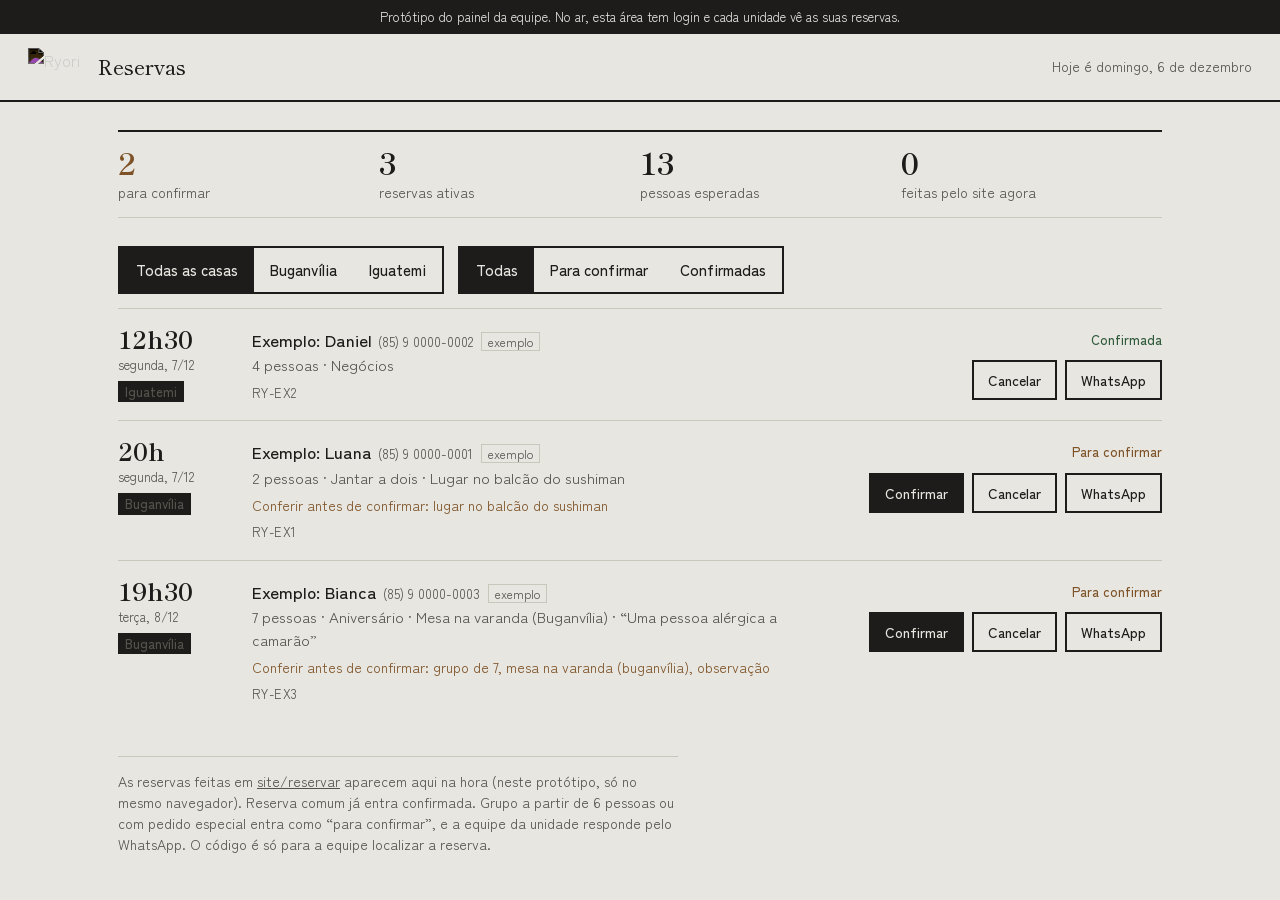
==== painel/index.html @ e80ac44c "ryori: proposta, site, reserva por unidade, link da bio e painel da equipe Co-Authored-By: Claude Op" ====
<!doctype html>
<html lang="pt-BR">
<head>
<meta charset="utf-8">
<meta name="viewport" content="width=device-width,initial-scale=1">
<meta name="robots" content="noindex,nofollow">
<title>Painel da equipe · Ryori</title>
<link rel="preconnect" href="https://fonts.googleapis.com">
<link rel="preconnect" href="https://fonts.gstatic.com" crossorigin>
<link href="https://fonts.googleapis.com/css2?family=Shippori+Mincho:wght@400;500;600&family=Zen+Kaku+Gothic+New:wght@400;500&display=swap" rel="stylesheet">
<style>
:root{--fundo:#E7E6E1;--fundo-2:#DAD8D0;--tinta:#1D1C1A;--tinta-2:#55534D;--tinta-3:#8F8C84;--acento:#7E5226;--acento-txt:#F4EFE6;--regra:#C9C6BC;
  --serif:'Shippori Mincho',serif;--sans:'Zen Kaku Gothic New',system-ui,sans-serif;--peso-titulo:500;--borda:1px;--raio:0;--logo-filtro:invert(1);--logo-blend:multiply}
/* Área interna: mais densa que o site, com a mesma marca. */
*{box-sizing:border-box;margin:0;padding:0}
body{background:var(--fundo);color:var(--tinta);font:400 16px/1.5 var(--sans);-webkit-font-smoothing:antialiased}
a{color:inherit}
:focus-visible{outline:3px solid var(--acento);outline-offset:2px}
.demo{background:var(--tinta);color:var(--fundo);font-size:13px;text-align:center;padding:7px 16px}
header{display:flex;align-items:center;gap:18px;padding:14px 28px;border-bottom:2px solid var(--tinta);flex-wrap:wrap}
header img{height:38px;filter:var(--logo-filtro);mix-blend-mode:var(--logo-blend)}
header h1{font-family:var(--serif);font-weight:var(--peso-titulo);font-size:20px}
header .quem{margin-left:auto;font-size:14px;color:var(--tinta-2)}
main{max-width:1100px;margin:0 auto;padding:28px}
.numeros{display:grid;grid-template-columns:repeat(4,1fr);border-top:2px solid var(--tinta);border-bottom:1px solid var(--regra);margin-bottom:28px}
.numeros div{padding:14px 16px 14px 0}
.numeros b{display:block;font-family:var(--serif);font-size:30px;line-height:1.1}
.numeros span{font-size:14px;color:var(--tinta-2)}
.numeros .alerta b{color:var(--acento)}
.barra{display:flex;gap:14px;flex-wrap:wrap;margin-bottom:14px}
.filtro{display:flex;border:2px solid var(--tinta);border-radius:var(--raio);overflow:hidden;max-width:100%;overflow-x:auto}
.filtro button{background:none;border:0;font:500 15px var(--sans);min-height:44px;padding:0 16px;cursor:pointer;color:var(--tinta);white-space:nowrap}
.filtro button[aria-pressed=true]{background:var(--tinta);color:var(--fundo)}
.ficha{display:grid;grid-template-columns:110px 1fr auto;gap:8px 24px;padding:18px 0;border-top:1px solid var(--regra);align-items:start}
.ficha .quando b{display:block;font-family:var(--serif);font-size:24px;line-height:1}
.ficha .quando span{font-size:13px;color:var(--tinta-2)}
.ficha .casa{font-size:12px;font-weight:500;color:var(--fundo);background:var(--tinta);padding:1px 7px;display:inline-block;margin-top:6px;border-radius:var(--raio)}
.ficha .quem b{font-weight:500;font-size:17px}
.ficha .quem small{color:var(--tinta-2);margin-left:6px}
.ficha .det{font-size:15px;color:var(--tinta-2);margin-top:2px}
.ficha .triagem{font-size:14px;color:var(--acento);margin-top:6px}
.ficha .cod{font-size:13px;color:var(--tinta-2);letter-spacing:.03em;margin-top:6px}
.estado{font-size:13px;font-weight:500;padding:3px 0;text-align:right}
.estado.aguardando{color:var(--acento)}
.estado.confirmada{color:#2F5B3A}
.estado.cancelada{color:var(--tinta-2);text-decoration:line-through}
.acoes{display:flex;gap:8px;margin-top:8px;justify-content:flex-end;flex-wrap:wrap}
.acoes button,.acoes a{font:500 14px var(--sans);min-height:40px;padding:0 14px;border:2px solid var(--tinta);border-radius:var(--raio);background:none;color:var(--tinta);cursor:pointer;text-decoration:none;display:inline-flex;align-items:center}
.acoes .sim{background:var(--tinta);color:var(--fundo)}
.exemplo{font-size:12px;color:var(--tinta-2);border:1px solid var(--regra);padding:0 6px;margin-left:8px}
.vazio{padding:40px 0;border-top:1px solid var(--regra);color:var(--tinta-2)}
.rodape{margin-top:34px;padding-top:14px;border-top:1px solid var(--regra);font-size:14px;color:var(--tinta-2);max-width:70ch}
@media (max-width:760px){main{padding:18px}.numeros{grid-template-columns:1fr 1fr}.ficha{grid-template-columns:72px 1fr}.ficha .lado{grid-column:1/-1}.estado,.acoes{text-align:left;justify-content:flex-start}header{padding:12px 18px}}
</style>
</head>
<body>
<div class="demo">Protótipo do painel da equipe. No ar, esta área tem login e cada unidade vê as suas reservas.</div>
<header><img id="logo" alt=""><h1>Reservas</h1><span class="quem" id="hoje"></span></header>
<main>
  <div class="numeros" id="numeros"></div>
  <div class="barra">
    <div class="filtro" role="group" aria-label="Casa" id="f-casa"></div>
    <div class="filtro" role="group" aria-label="Situação" id="f-status">
      <button type="button" data-f="todas" aria-pressed="true">Todas</button>
      <button type="button" data-f="aguardando" aria-pressed="false">Para confirmar</button>
      <button type="button" data-f="confirmada" aria-pressed="false">Confirmadas</button>
    </div>
  </div>
  <div id="lista"></div>
  <p class="rodape">As reservas feitas em <a href="../site/reservar/">site/reservar</a> aparecem aqui na hora (neste protótipo, só no mesmo navegador). Reserva comum já entra confirmada. Grupo a partir de 6 pessoas ou com pedido especial entra como “para confirmar”, e a equipe da unidade responde pelo WhatsApp. O código é só para a equipe localizar a reserva.</p>
</main>
<script src="../site/marca.js"></script>
<script src="../site/comum.js"></script>
<script>
lang='pt';
const base=new Date(new Date().toLocaleString('en-US',{timeZone:'America/Fortaleza'}));
const dd=(k,h,m)=>{const x=new Date(base);x.setDate(base.getDate()+k);x.setHours(h,m,0,0);return x;};
const fd=x=>`${DIAS[x.getDay()]}, ${x.getDate()}/${x.getMonth()+1}`;
let exemplos=(MARCA.exemplos||[]).map((e,i)=>{const x=dd(e.k,e.h,e.m);return {...e,codigo:MARCA.prefixo+'-EX'+(i+1),exemplo:1,inicio:x.toISOString(),dia:fd(x),hora:hm(e.h*60+e.m)};});
let fCasa='todas',fStatus='todas';
const todas=()=>[...Reservas.todas(),...exemplos].sort((a,b)=>new Date(a.inicio)-new Date(b.inicio));
function muda(c,s){if(c.includes('-EX')){exemplos.find(x=>x.codigo===c).status=s;}else Reservas.muda(c,{status:s});pinta();}
function pinta(){
 const l=todas().filter(x=>fCasa==='todas'||x.casa===fCasa);
 document.getElementById('hoje').textContent='Hoje é '+new Date().toLocaleDateString('pt-BR',{timeZone:'America/Fortaleza',weekday:'long',day:'numeric',month:'long'});
 const at=l.filter(x=>x.status!=='cancelada'),ag=at.filter(x=>x.status==='aguardando').length;
 document.getElementById('numeros').innerHTML=[[ag,'para confirmar',ag?'alerta':''],[at.length,'reservas ativas',''],[at.reduce((s,x)=>s+Number(x.pessoas),0),'pessoas esperadas',''],[Reservas.todas().length,'feitas pelo site agora','']].map(([n,t,c])=>`<div class="${c}"><b>${n}</b><span>${t}</span></div>`).join('');
 document.getElementById('f-casa').innerHTML=[['todas','Todas as casas'],...MARCA.unidades.map(u=>[u.id,u.nome])].map(([k,n])=>`<button type="button" data-c="${k}" aria-pressed="${fCasa===k}">${n}</button>`).join('');
 const vis=l.filter(x=>fStatus==='todas'||x.status===fStatus);
 document.getElementById('lista').innerHTML=vis.length?vis.map(x=>{const det=[x.pessoas+' pessoas',x.ocasiao,...x.pedidos,x.obs?`“${x.obs}”`:''].filter(Boolean).join(' · ');const u=unidade(x.casa);
  return `<div class="ficha"><div class="quando"><b>${x.hora}</b><span>${x.dia}</span><br><span class="casa">${u?u.nome:''}</span></div>
  <div class="quem"><b>${x.nome}</b><small>${x.zap}</small>${x.exemplo?'<span class="exemplo">exemplo</span>':''}<div class="det">${det}</div>
  ${x.status==='aguardando'&&x.motivos.length?`<div class="triagem">Conferir antes de confirmar: ${x.motivos.join(', ')}</div>`:''}<div class="cod">${x.codigo}</div></div>
  <div class="lado"><div class="estado ${x.status}">${{aguardando:'Para confirmar',confirmada:'Confirmada',cancelada:'Cancelada'}[x.status]}</div><div class="acoes">
  ${x.status==='aguardando'?`<button type="button" class="sim" data-r="${x.codigo}" data-s="confirmada">Confirmar</button>`:''}${x.status!=='cancelada'?`<button type="button" data-r="${x.codigo}" data-s="cancelada">Cancelar</button>`:''}
  <a href="https://wa.me/55${x.zap.replace(/\D/g,'').replace(/^55/,'')}" target="_blank" rel="noopener">WhatsApp</a></div></div></div>`;}).join(''):`<p class="vazio">Nada aqui. <a href="../site/reservar/">Fazer uma reserva pelo site</a> para ver como ela chega.</p>`;
}
document.getElementById('lista').addEventListener('click',e=>{const b=e.target.closest('button[data-r]');if(b)muda(b.dataset.r,b.dataset.s);});
document.getElementById('f-casa').addEventListener('click',e=>{const b=e.target.closest('button');if(b){fCasa=b.dataset.c;pinta();}});
document.getElementById('f-status').addEventListener('click',e=>{const b=e.target.closest('button');if(!b)return;fStatus=b.dataset.f;document.querySelectorAll('#f-status button').forEach(x=>x.setAttribute('aria-pressed',x===b));pinta();});
addEventListener('storage',pinta);
const lg=document.getElementById('logo');lg.src=MARCA.logo;lg.alt=MARCA.nome;
pinta();
</script>
</body>
</html>
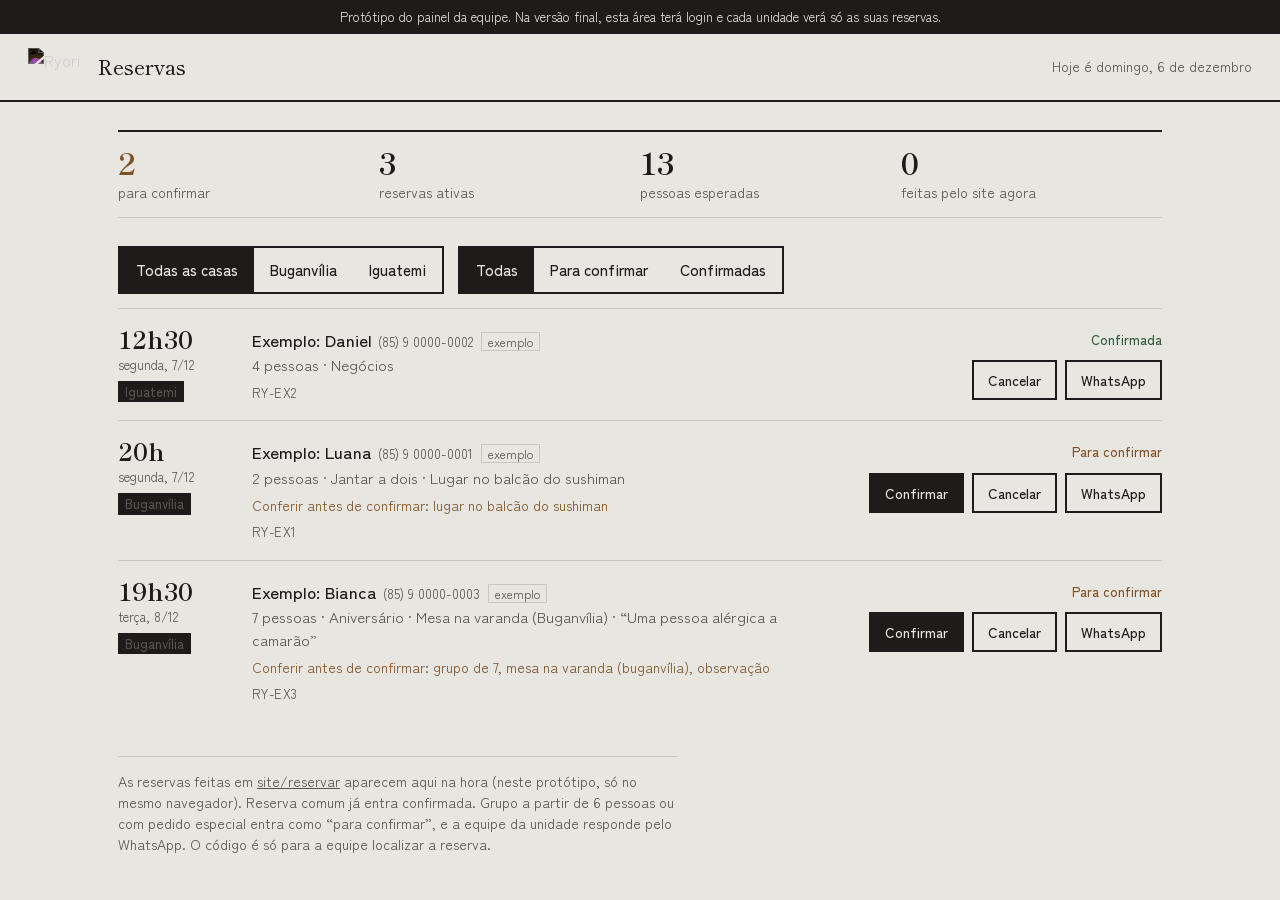
==== commit 57398d5e: "Reserva e painel: menos passos, celular obrigatório, mesa sugerida e aviso de demonstração Co-Author" ====
--- a/painel/index.html
+++ b/painel/index.html
@@ -9,7 +9,7 @@
 <link rel="preconnect" href="https://fonts.gstatic.com" crossorigin>
 <link href="https://fonts.googleapis.com/css2?family=Shippori+Mincho:wght@400;500;600&family=Zen+Kaku+Gothic+New:wght@400;500&display=swap" rel="stylesheet">
 <style>
-:root{--fundo:#E7E6E1;--fundo-2:#DAD8D0;--tinta:#1D1C1A;--tinta-2:#55534D;--tinta-3:#8F8C84;--acento:#7E5226;--acento-txt:#F4EFE6;--regra:#C9C6BC;
+:root{--fundo:#E7E6E1;--fundo-2:#DAD8D0;--tinta:#1D1C1A;--tinta-2:#55534D;--tinta-3:#6B6862;--acento:#7E5226;--acento-txt:#F4EFE6;--regra:#C9C6BC;
   --serif:'Shippori Mincho',serif;--sans:'Zen Kaku Gothic New',system-ui,sans-serif;--peso-titulo:500;--borda:1px;--raio:0;--logo-filtro:invert(1);--logo-blend:multiply}
 /* Área interna: mais densa que o site, com a mesma marca. */
 *{box-sizing:border-box;margin:0;padding:0}
@@ -54,7 +54,7 @@
 </style>
 </head>
 <body>
-<div class="demo">Protótipo do painel da equipe. No ar, esta área tem login e cada unidade vê as suas reservas.</div>
+<div class="demo">Protótipo do painel da equipe. Na versão final, esta área terá login e cada unidade verá só as suas reservas.</div>
 <header><img id="logo" alt=""><h1>Reservas</h1><span class="quem" id="hoje"></span></header>
 <main>
   <div class="numeros" id="numeros"></div>
@@ -78,6 +78,7 @@
 const fd=x=>`${DIAS[x.getDay()]}, ${x.getDate()}/${x.getMonth()+1}`;
 let exemplos=(MARCA.exemplos||[]).map((e,i)=>{const x=dd(e.k,e.h,e.m);return {...e,codigo:MARCA.prefixo+'-EX'+(i+1),exemplo:1,inicio:x.toISOString(),dia:fd(x),hora:hm(e.h*60+e.m)};});
 let fCasa='todas',fStatus='todas';
+const esc=t=>String(t??'').replace(/[&<>"]/g,c=>({'&':'&amp;','<':'&lt;','>':'&gt;','"':'&quot;'}[c]));
 const todas=()=>[...Reservas.todas(),...exemplos].sort((a,b)=>new Date(a.inicio)-new Date(b.inicio));
 function muda(c,s){if(c.includes('-EX')){exemplos.find(x=>x.codigo===c).status=s;}else Reservas.muda(c,{status:s});pinta();}
 function pinta(){
@@ -87,10 +88,10 @@
  document.getElementById('numeros').innerHTML=[[ag,'para confirmar',ag?'alerta':''],[at.length,'reservas ativas',''],[at.reduce((s,x)=>s+Number(x.pessoas),0),'pessoas esperadas',''],[Reservas.todas().length,'feitas pelo site agora','']].map(([n,t,c])=>`<div class="${c}"><b>${n}</b><span>${t}</span></div>`).join('');
  document.getElementById('f-casa').innerHTML=[['todas','Todas as casas'],...MARCA.unidades.map(u=>[u.id,u.nome])].map(([k,n])=>`<button type="button" data-c="${k}" aria-pressed="${fCasa===k}">${n}</button>`).join('');
  const vis=l.filter(x=>fStatus==='todas'||x.status===fStatus);
- document.getElementById('lista').innerHTML=vis.length?vis.map(x=>{const det=[x.pessoas+' pessoas',x.ocasiao,...x.pedidos,x.obs?`“${x.obs}”`:''].filter(Boolean).join(' · ');const u=unidade(x.casa);
+ document.getElementById('lista').innerHTML=vis.length?vis.map(x=>{const det=[x.pessoas+' pessoas',x.ocasiao,...x.pedidos,x.mesa?`pedido sugerido: ${x.mesa}`:'',x.obs?`“${x.obs}”`:''].filter(Boolean).map(esc).join(' · ');const u=unidade(x.casa);
   return `<div class="ficha"><div class="quando"><b>${x.hora}</b><span>${x.dia}</span><br><span class="casa">${u?u.nome:''}</span></div>
-  <div class="quem"><b>${x.nome}</b><small>${x.zap}</small>${x.exemplo?'<span class="exemplo">exemplo</span>':''}<div class="det">${det}</div>
-  ${x.status==='aguardando'&&x.motivos.length?`<div class="triagem">Conferir antes de confirmar: ${x.motivos.join(', ')}</div>`:''}<div class="cod">${x.codigo}</div></div>
+  <div class="quem"><b>${esc(x.nome)}</b><small>${esc(x.zap)}</small>${x.exemplo?'<span class="exemplo">exemplo</span>':''}<div class="det">${det}</div>
+  ${x.status==='aguardando'&&x.motivos.length?`<div class="triagem">Conferir antes de confirmar: ${esc(x.motivos.join(', '))}</div>`:''}<div class="cod">${x.codigo}</div></div>
   <div class="lado"><div class="estado ${x.status}">${{aguardando:'Para confirmar',confirmada:'Confirmada',cancelada:'Cancelada'}[x.status]}</div><div class="acoes">
   ${x.status==='aguardando'?`<button type="button" class="sim" data-r="${x.codigo}" data-s="confirmada">Confirmar</button>`:''}${x.status!=='cancelada'?`<button type="button" data-r="${x.codigo}" data-s="cancelada">Cancelar</button>`:''}
   <a href="https://wa.me/55${x.zap.replace(/\D/g,'').replace(/^55/,'')}" target="_blank" rel="noopener">WhatsApp</a></div></div></div>`;}).join(''):`<p class="vazio">Nada aqui. <a href="../site/reservar/">Fazer uma reserva pelo site</a> para ver como ela chega.</p>`;
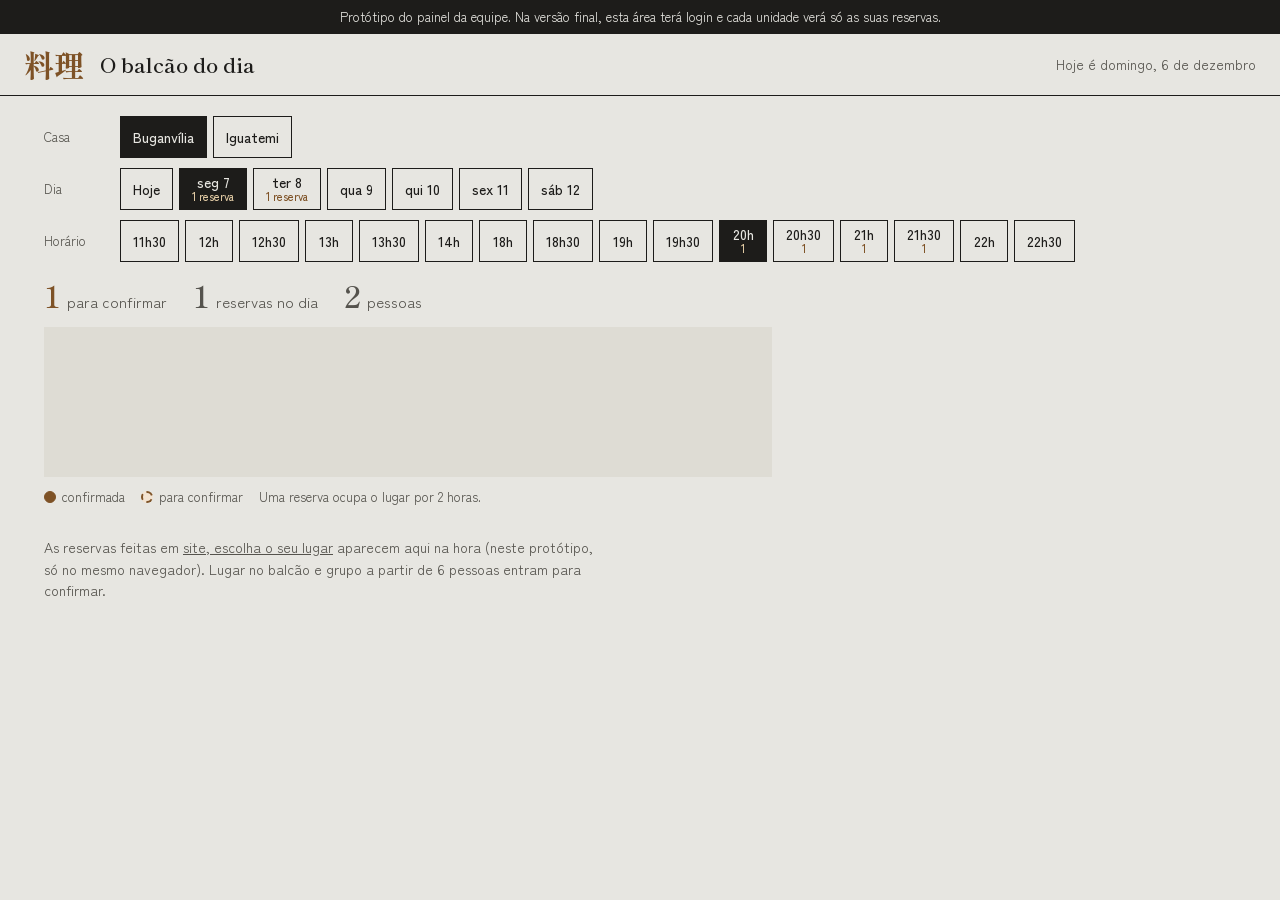
==== commit 8bb7fdd3: "Painel: o balcão do dia, com quem senta onde em cada horário Co-Authored-By: Claude Opus 5.5 <norepl" ====
--- a/painel/index.html
+++ b/painel/index.html
@@ -7,100 +7,147 @@
 <title>Painel da equipe · Ryori</title>
 <link rel="preconnect" href="https://fonts.googleapis.com">
 <link rel="preconnect" href="https://fonts.gstatic.com" crossorigin>
-<link href="https://fonts.googleapis.com/css2?family=Shippori+Mincho:wght@400;500;600&family=Zen+Kaku+Gothic+New:wght@400;500&display=swap" rel="stylesheet">
+<link href="https://fonts.googleapis.com/css2?family=Shippori+Mincho:wght@500;600;700&family=Zen+Kaku+Gothic+New:wght@400;500&display=swap" rel="stylesheet">
 <style>
-:root{--fundo:#E7E6E1;--fundo-2:#DAD8D0;--tinta:#1D1C1A;--tinta-2:#55534D;--tinta-3:#6B6862;--acento:#7E5226;--acento-txt:#F4EFE6;--regra:#C9C6BC;
-  --serif:'Shippori Mincho',serif;--sans:'Zen Kaku Gothic New',system-ui,sans-serif;--peso-titulo:500;--borda:1px;--raio:0;--logo-filtro:invert(1);--logo-blend:multiply}
-/* Área interna: mais densa que o site, com a mesma marca. */
+/* Painel do Ryori: o balcão do dia. A equipe escolhe casa, dia e horário e vê na planta quem senta onde.
+   Ao lado, a lista do dia por horário. Tocar num lugar ocupado abre a ficha. */
+:root{--pedra:#E7E6E1;--pedra-2:#DAD8D0;--sumi:#1D1C1A;--sumi-2:#55534D;--sumi-3:#6B6862;--cobre:#7E5226;--hinoki:#E2CBA4;--hinoki-2:#C9AA7C;--regra:#C9C6BC;--verde:#2F5B3A;
+ --chao:#DEDCD4;--cozinha:#CFCCC2;--vidro:rgba(214,228,232,.7);--vidro-borda:#9FB3B8;--planta:#7C8B6A;
+ --serif:'Shippori Mincho',serif;--sans:'Zen Kaku Gothic New',system-ui,sans-serif}
 *{box-sizing:border-box;margin:0;padding:0}
-body{background:var(--fundo);color:var(--tinta);font:400 16px/1.5 var(--sans);-webkit-font-smoothing:antialiased}
+body{background:var(--pedra);color:var(--sumi);font:400 15px/1.55 var(--sans);-webkit-font-smoothing:antialiased}
 a{color:inherit}
-:focus-visible{outline:3px solid var(--acento);outline-offset:2px}
-.demo{background:var(--tinta);color:var(--fundo);font-size:13px;text-align:center;padding:7px 16px}
-header{display:flex;align-items:center;gap:18px;padding:14px 28px;border-bottom:2px solid var(--tinta);flex-wrap:wrap}
-header img{height:38px;filter:var(--logo-filtro);mix-blend-mode:var(--logo-blend)}
-header h1{font-family:var(--serif);font-weight:var(--peso-titulo);font-size:20px}
-header .quem{margin-left:auto;font-size:14px;color:var(--tinta-2)}
-main{max-width:1100px;margin:0 auto;padding:28px}
-.numeros{display:grid;grid-template-columns:repeat(4,1fr);border-top:2px solid var(--tinta);border-bottom:1px solid var(--regra);margin-bottom:28px}
-.numeros div{padding:14px 16px 14px 0}
-.numeros b{display:block;font-family:var(--serif);font-size:30px;line-height:1.1}
-.numeros span{font-size:14px;color:var(--tinta-2)}
-.numeros .alerta b{color:var(--acento)}
-.barra{display:flex;gap:14px;flex-wrap:wrap;margin-bottom:14px}
-.filtro{display:flex;border:2px solid var(--tinta);border-radius:var(--raio);overflow:hidden;max-width:100%;overflow-x:auto}
-.filtro button{background:none;border:0;font:500 15px var(--sans);min-height:44px;padding:0 16px;cursor:pointer;color:var(--tinta);white-space:nowrap}
-.filtro button[aria-pressed=true]{background:var(--tinta);color:var(--fundo)}
-.ficha{display:grid;grid-template-columns:110px 1fr auto;gap:8px 24px;padding:18px 0;border-top:1px solid var(--regra);align-items:start}
-.ficha .quando b{display:block;font-family:var(--serif);font-size:24px;line-height:1}
-.ficha .quando span{font-size:13px;color:var(--tinta-2)}
-.ficha .casa{font-size:12px;font-weight:500;color:var(--fundo);background:var(--tinta);padding:1px 7px;display:inline-block;margin-top:6px;border-radius:var(--raio)}
-.ficha .quem b{font-weight:500;font-size:17px}
-.ficha .quem small{color:var(--tinta-2);margin-left:6px}
-.ficha .det{font-size:15px;color:var(--tinta-2);margin-top:2px}
-.ficha .triagem{font-size:14px;color:var(--acento);margin-top:6px}
-.ficha .cod{font-size:13px;color:var(--tinta-2);letter-spacing:.03em;margin-top:6px}
-.estado{font-size:13px;font-weight:500;padding:3px 0;text-align:right}
-.estado.aguardando{color:var(--acento)}
-.estado.confirmada{color:#2F5B3A}
-.estado.cancelada{color:var(--tinta-2);text-decoration:line-through}
-.acoes{display:flex;gap:8px;margin-top:8px;justify-content:flex-end;flex-wrap:wrap}
-.acoes button,.acoes a{font:500 14px var(--sans);min-height:40px;padding:0 14px;border:2px solid var(--tinta);border-radius:var(--raio);background:none;color:var(--tinta);cursor:pointer;text-decoration:none;display:inline-flex;align-items:center}
-.acoes .sim{background:var(--tinta);color:var(--fundo)}
-.exemplo{font-size:12px;color:var(--tinta-2);border:1px solid var(--regra);padding:0 6px;margin-left:8px}
-.vazio{padding:40px 0;border-top:1px solid var(--regra);color:var(--tinta-2)}
-.rodape{margin-top:34px;padding-top:14px;border-top:1px solid var(--regra);font-size:14px;color:var(--tinta-2);max-width:70ch}
-@media (max-width:760px){main{padding:18px}.numeros{grid-template-columns:1fr 1fr}.ficha{grid-template-columns:72px 1fr}.ficha .lado{grid-column:1/-1}.estado,.acoes{text-align:left;justify-content:flex-start}header{padding:12px 18px}}
+:focus-visible{outline:3px solid var(--cobre);outline-offset:2px}
+.demo{background:var(--sumi);color:var(--pedra);font-size:13px;text-align:center;padding:7px 16px}
+header{display:flex;align-items:center;gap:16px;padding:14px 24px;border-bottom:1px solid var(--sumi);flex-wrap:wrap}
+header .k{font-family:var(--serif);font-weight:700;font-size:30px;color:var(--cobre);line-height:1}
+header h1{font-family:var(--serif);font-weight:600;font-size:21px}
+header .hoje{margin-left:auto;font-size:14px;color:var(--sumi-2)}
+main{max-width:1240px;margin:0 auto;padding:20px 24px 60px}
+.ctrl{display:grid;gap:10px;margin-bottom:18px}
+.ctrl div{display:flex;gap:6px;flex-wrap:wrap;align-items:center}
+.ctrl span.r{font-size:13px;color:var(--sumi-2);width:70px}
+.ctrl button{background:transparent;border:1px solid var(--sumi);min-height:42px;min-width:48px;padding:0 12px;font:500 14px var(--sans);color:var(--sumi);cursor:pointer;line-height:1.15}
+.ctrl button small{display:block;font-size:11px;color:var(--cobre)}
+.ctrl button[aria-pressed=true]{background:var(--sumi);color:var(--pedra)}
+.ctrl button[aria-pressed=true] small{color:var(--hinoki)}
+.grade{display:grid;grid-template-columns:minmax(0,1.25fr) minmax(0,.75fr);gap:28px;align-items:start}
+.pl-rolar{overflow-x:auto;background:var(--chao)}
+.pl-rolar svg{display:block;width:100%;min-width:560px;height:auto}
+.pl-rot{font:500 13px var(--sans);fill:var(--sumi-2)}
+.pl-lugar{outline:none}
+.pl-assento{fill:#F4F1EA;stroke:var(--sumi);stroke-width:1.6}
+.pl-cadeira{fill:#F4F1EA;stroke:var(--sumi-3);stroke-width:1}
+.pl-num{font:500 12px var(--sans);fill:var(--sumi);pointer-events:none}
+.pl-lugar.livre{opacity:.55}
+.pl-lugar.meu,.pl-lugar.aguarda{cursor:pointer}
+.pl-lugar.meu .pl-assento,.pl-lugar.meu .pl-cadeira{fill:var(--cobre);stroke:var(--cobre)}
+.pl-lugar.meu .pl-num{fill:#fff;font-weight:700}
+.pl-lugar.aguarda .pl-assento{fill:#F3E4D2;stroke:var(--cobre);stroke-width:2.4;stroke-dasharray:5 3}
+.pl-lugar.aguarda .pl-num{fill:var(--cobre);font-weight:700}
+.pl-lugar.sel .pl-assento{stroke:var(--sumi);stroke-width:4;stroke-dasharray:none}
+.pl-lugar:focus-visible .pl-assento{stroke:var(--sumi);stroke-width:4}
+.legenda{display:flex;gap:16px;flex-wrap:wrap;font-size:13px;color:var(--sumi-2);margin-top:10px}
+.legenda i{display:inline-block;width:12px;height:12px;border-radius:50%;vertical-align:-1px;margin-right:6px;border:1.6px solid var(--sumi)}
+.legenda i.c{background:var(--cobre);border-color:var(--cobre)}.legenda i.a{background:#F3E4D2;border:2px dashed var(--cobre)}
+.numeros{display:flex;gap:26px;flex-wrap:wrap;margin-bottom:14px}
+.numeros b{font-family:var(--serif);font-weight:600;font-size:30px;line-height:1;margin-right:6px}
+.numeros .alerta b{color:var(--cobre)}
+.numeros span{color:var(--sumi-2)}
+.ficha{background:#F4F1EA;padding:16px 18px;border-left:4px solid var(--cobre);margin-bottom:16px}
+.ficha h3{font-family:var(--serif);font-weight:600;font-size:22px;line-height:1.2}
+.ficha p{font-size:14px;color:var(--sumi-2);margin-top:4px}
+.ficha .st{font-weight:500;color:var(--cobre)}.ficha .st.confirmada{color:var(--verde)}
+.acoes{display:flex;gap:6px;flex-wrap:wrap;margin-top:10px}
+.acoes button,.acoes a{font:500 13px var(--sans);min-height:40px;padding:0 12px;border:1px solid var(--sumi);background:none;color:var(--sumi);cursor:pointer;text-decoration:none;display:inline-flex;align-items:center}
+.acoes .sim{background:var(--sumi);color:var(--pedra)}
+.lista h2{font-family:var(--serif);font-weight:600;font-size:17px;margin-bottom:6px}
+.lista button{display:grid;grid-template-columns:58px 1fr auto;gap:10px;width:100%;text-align:left;background:none;border:0;border-top:1px solid var(--regra);padding:10px 0;font:inherit;color:inherit;cursor:pointer;align-items:baseline}
+.lista button[aria-pressed=true]{background:#EEE9E0}
+.lista b{font-family:var(--serif);font-weight:600;font-size:17px}
+.lista small{color:var(--sumi-2);display:block}
+.lista em{font-style:normal;font-size:12px;color:var(--cobre)}
+.lista em.confirmada{color:var(--verde)}.lista em.cancelada{color:var(--sumi-3);text-decoration:line-through}
+.ex{font-size:11px;color:var(--sumi-2);border:1px solid var(--regra);padding:0 5px;margin-left:6px}
+.vazio{color:var(--sumi-2);padding:14px 0;border-top:1px solid var(--regra)}
+.rodape{margin-top:30px;font-size:14px;color:var(--sumi-2);max-width:70ch}
+@media (max-width:900px){.grade{grid-template-columns:minmax(0,1fr)}main{padding:16px 14px 50px}header{padding:12px 14px}.ctrl span.r{width:100%}}
 </style>
 </head>
 <body>
 <div class="demo">Protótipo do painel da equipe. Na versão final, esta área terá login e cada unidade verá só as suas reservas.</div>
-<header><img id="logo" alt=""><h1>Reservas</h1><span class="quem" id="hoje"></span></header>
+<header><span class="k" lang="ja" aria-hidden="true">料理</span><h1>O balcão do dia</h1><span class="hoje" id="hoje"></span></header>
 <main>
+  <div class="ctrl">
+    <div><span class="r">Casa</span><span id="c-casa" style="display:flex;gap:6px;flex-wrap:wrap"></span></div>
+    <div><span class="r">Dia</span><span id="c-dia" style="display:flex;gap:6px;flex-wrap:wrap"></span></div>
+    <div><span class="r">Horário</span><span id="c-hora" style="display:flex;gap:6px;flex-wrap:wrap"></span></div>
+  </div>
   <div class="numeros" id="numeros"></div>
-  <div class="barra">
-    <div class="filtro" role="group" aria-label="Casa" id="f-casa"></div>
-    <div class="filtro" role="group" aria-label="Situação" id="f-status">
-      <button type="button" data-f="todas" aria-pressed="true">Todas</button>
-      <button type="button" data-f="aguardando" aria-pressed="false">Para confirmar</button>
-      <button type="button" data-f="confirmada" aria-pressed="false">Confirmadas</button>
+  <div class="grade">
+    <div>
+      <div class="pl-rolar"><svg id="pl" role="group" aria-label="Planta: quem senta onde no horário escolhido"></svg></div>
+      <div class="legenda"><span><i class="c"></i>confirmada</span><span><i class="a"></i>para confirmar</span><span>Uma reserva ocupa o lugar por 2 horas.</span></div>
+    </div>
+    <div>
+      <div id="ficha"></div>
+      <div class="lista"><h2 id="lista-t"></h2><div id="lista"></div></div>
     </div>
   </div>
-  <div id="lista"></div>
-  <p class="rodape">As reservas feitas em <a href="../site/reservar/">site/reservar</a> aparecem aqui na hora (neste protótipo, só no mesmo navegador). Reserva comum já entra confirmada. Grupo a partir de 6 pessoas ou com pedido especial entra como “para confirmar”, e a equipe da unidade responde pelo WhatsApp. O código é só para a equipe localizar a reserva.</p>
+  <p class="rodape">As reservas feitas em <a href="../site/#balcao">site, escolha o seu lugar</a> aparecem aqui na hora (neste protótipo, só no mesmo navegador). Lugar no balcão e grupo a partir de 6 pessoas entram para confirmar.</p>
 </main>
 <script src="../site/marca.js"></script>
 <script src="../site/comum.js"></script>
+<script src="../site/planta.js"></script>
 <script>
 lang='pt';
+const esc=t=>String(t??'').replace(/[&<>"]/g,c=>({'&':'&amp;','<':'&lt;','>':'&gt;','"':'&quot;'}[c]));
 const base=new Date(new Date().toLocaleString('en-US',{timeZone:'America/Fortaleza'}));
 const dd=(k,h,m)=>{const x=new Date(base);x.setDate(base.getDate()+k);x.setHours(h,m,0,0);return x;};
 const fd=x=>`${DIAS[x.getDay()]}, ${x.getDate()}/${x.getMonth()+1}`;
 let exemplos=(MARCA.exemplos||[]).map((e,i)=>{const x=dd(e.k,e.h,e.m);return {...e,codigo:MARCA.prefixo+'-EX'+(i+1),exemplo:1,inicio:x.toISOString(),dia:fd(x),hora:hm(e.h*60+e.m)};});
-let fCasa='todas',fStatus='todas';
-const esc=t=>String(t??'').replace(/[&<>"]/g,c=>({'&':'&amp;','<':'&lt;','>':'&gt;','"':'&quot;'}[c]));
 const todas=()=>[...Reservas.todas(),...exemplos].sort((a,b)=>new Date(a.inicio)-new Date(b.inicio));
-function muda(c,s){if(c.includes('-EX')){exemplos.find(x=>x.codigo===c).status=s;}else Reservas.muda(c,{status:s});pinta();}
+const chave=d=>`${d.getFullYear()}-${d.getMonth()}-${d.getDate()}`;
+const minutos=r=>{const d=new Date(r.inicio);return d.getHours()*60+d.getMinutes();};
+const dias=[...Array(7)].map((_,k)=>dd(k,12,0));
+const S={casa:MARCA.unidades[0].id,dia:0,hora:null,sel:null};
+const doDia=()=>todas().filter(r=>r.casa===S.casa&&chave(new Date(r.inicio))===chave(dias[S.dia]));
+function slots(){const u=unidade(S.casa),out=[];u.hor[dias[S.dia].getDay()].forEach(([a,b])=>{for(let t=a;t<=b-60;t+=30)out.push(t);});return out;}
+const naHora=(r,t)=>r.status!=='cancelada'&&t>=minutos(r)&&t<minutos(r)+120;
+function inicial(){const l=doDia().filter(r=>r.status!=='cancelada');S.hora=l.length?minutos(l[0]):(slots()[0]??null);}
+function muda(c,s){if(c.includes('-EX'))exemplos.find(x=>x.codigo===c).status=s;else Reservas.muda(c,{status:s});pinta();}
 function pinta(){
- const l=todas().filter(x=>fCasa==='todas'||x.casa===fCasa);
- document.getElementById('hoje').textContent='Hoje é '+new Date().toLocaleDateString('pt-BR',{timeZone:'America/Fortaleza',weekday:'long',day:'numeric',month:'long'});
- const at=l.filter(x=>x.status!=='cancelada'),ag=at.filter(x=>x.status==='aguardando').length;
- document.getElementById('numeros').innerHTML=[[ag,'para confirmar',ag?'alerta':''],[at.length,'reservas ativas',''],[at.reduce((s,x)=>s+Number(x.pessoas),0),'pessoas esperadas',''],[Reservas.todas().length,'feitas pelo site agora','']].map(([n,t,c])=>`<div class="${c}"><b>${n}</b><span>${t}</span></div>`).join('');
- document.getElementById('f-casa').innerHTML=[['todas','Todas as casas'],...MARCA.unidades.map(u=>[u.id,u.nome])].map(([k,n])=>`<button type="button" data-c="${k}" aria-pressed="${fCasa===k}">${n}</button>`).join('');
- const vis=l.filter(x=>fStatus==='todas'||x.status===fStatus);
- document.getElementById('lista').innerHTML=vis.length?vis.map(x=>{const det=[x.pessoas+' pessoas',x.ocasiao,...x.pedidos,x.mesa?`pedido sugerido: ${x.mesa}`:'',x.obs?`“${x.obs}”`:''].filter(Boolean).map(esc).join(' · ');const u=unidade(x.casa);
-  return `<div class="ficha"><div class="quando"><b>${x.hora}</b><span>${x.dia}</span><br><span class="casa">${u?u.nome:''}</span></div>
-  <div class="quem"><b>${esc(x.nome)}</b><small>${esc(x.zap)}</small>${x.exemplo?'<span class="exemplo">exemplo</span>':''}<div class="det">${det}</div>
-  ${x.status==='aguardando'&&x.motivos.length?`<div class="triagem">Conferir antes de confirmar: ${esc(x.motivos.join(', '))}</div>`:''}<div class="cod">${x.codigo}</div></div>
-  <div class="lado"><div class="estado ${x.status}">${{aguardando:'Para confirmar',confirmada:'Confirmada',cancelada:'Cancelada'}[x.status]}</div><div class="acoes">
-  ${x.status==='aguardando'?`<button type="button" class="sim" data-r="${x.codigo}" data-s="confirmada">Confirmar</button>`:''}${x.status!=='cancelada'?`<button type="button" data-r="${x.codigo}" data-s="cancelada">Cancelar</button>`:''}
-  <a href="https://wa.me/55${x.zap.replace(/\D/g,'').replace(/^55/,'')}" target="_blank" rel="noopener">WhatsApp</a></div></div></div>`;}).join(''):`<p class="vazio">Nada aqui. <a href="../site/reservar/">Fazer uma reserva pelo site</a> para ver como ela chega.</p>`;
+  document.getElementById('hoje').textContent='Hoje é '+new Date().toLocaleDateString('pt-BR',{timeZone:'America/Fortaleza',weekday:'long',day:'numeric',month:'long'});
+  document.getElementById('c-casa').innerHTML=MARCA.unidades.map(u=>`<button type="button" data-c="${u.id}" aria-pressed="${S.casa===u.id}">${u.nome}</button>`).join('');
+  document.getElementById('c-dia').innerHTML=dias.map((d,k)=>{const n=todas().filter(r=>r.casa===S.casa&&r.status!=='cancelada'&&chave(new Date(r.inicio))===chave(d)).length;
+    return `<button type="button" data-d="${k}" aria-pressed="${S.dia===k}">${k===0?'Hoje':DIAS[d.getDay()].slice(0,3)+' '+d.getDate()}${n?`<small>${n} ${n===1?'reserva':'reservas'}</small>`:''}</button>`;}).join('');
+  const dia=doDia();
+  document.getElementById('c-hora').innerHTML=slots().map(t=>{const n=dia.filter(r=>naHora(r,t)).length;return `<button type="button" data-h="${t}" aria-pressed="${S.hora===t}">${hm(t)}${n?`<small>${n}</small>`:''}</button>`;}).join('')||'<span class="vazio">Casa fechada neste dia.</span>';
+  const ativos=dia.filter(r=>r.status!=='cancelada'),ag=ativos.filter(r=>r.status==='aguardando').length;
+  document.getElementById('numeros').innerHTML=`<span class="${ag?'alerta':''}"><b>${ag}</b><span>para confirmar</span></span><span><b>${ativos.length}</b><span>reservas no dia</span></span><span><b>${ativos.reduce((s,r)=>s+Number(r.pessoas),0)}</b><span>pessoas</span></span>`;
+  // a planta no horário escolhido
+  const mapa={};dia.filter(r=>S.hora!==null&&naHora(r,S.hora)&&r.lugar).forEach(r=>{mapa[r.lugar]=r;if(r.lugarPar)mapa[r.lugarPar]=r;});
+  Planta.desenha(document.getElementById('pl'),{varanda:S.casa==='buganvilia',
+    estado:id=>{const r=mapa[id];if(!r)return {k:'livre'};return {k:r.status==='confirmada'?'meu':'aguarda',tag:id[0]==='b'?esc(r.nome.replace('Exemplo: ','').slice(0,1)):esc(r.nome.replace('Exemplo: ','').split(' ')[0].slice(0,7))};},
+    aoTocar:id=>{if(mapa[id]){S.sel=mapa[id].codigo;pinta();}}});
+  document.querySelectorAll('#pl .pl-lugar').forEach(g=>{const r=mapa[g.dataset.l];if(r&&r.codigo===S.sel)g.classList.add('sel');});
+  // a ficha escolhida
+  const r=dia.find(x=>x.codigo===S.sel);
+  document.getElementById('ficha').innerHTML=r?`<div class="ficha"><h3>${esc(r.nome)}${r.exemplo?'<span class="ex">exemplo</span>':''}</h3>
+    <p>${r.hora}, ${r.pessoas} pessoas, ${r.lugar?Planta.nome(r.lugar):'sem lugar marcado'}${r.lugarPar?' e o vizinho':''}</p>
+    ${r.mesa?`<p>Pedido sugerido: ${esc(r.mesa)}</p>`:''}${r.obs?`<p>“${esc(r.obs)}”</p>`:''}
+    <p class="st ${r.status}">${{aguardando:'Para confirmar',confirmada:'Confirmada',cancelada:'Cancelada'}[r.status]}${r.status==='aguardando'&&r.motivos?.length?': '+esc(r.motivos.join(', ')):''}</p>
+    <div class="acoes">${r.status==='aguardando'?`<button type="button" class="sim" data-r="${r.codigo}" data-s="confirmada">Confirmar</button>`:''}${r.status!=='cancelada'?`<button type="button" data-r="${r.codigo}" data-s="cancelada">Cancelar</button>`:''}<a href="https://wa.me/55${String(r.zap).replace(/\D/g,'').replace(/^55/,'')}" target="_blank" rel="noopener">WhatsApp ${esc(r.zap)}</a></div></div>`:'';
+  document.getElementById('lista-t').textContent=`${unidade(S.casa).nome}, ${fd(dias[S.dia])}`;
+  document.getElementById('lista').innerHTML=dia.length?dia.map(x=>`<button type="button" data-sel="${x.codigo}" aria-pressed="${x.codigo===S.sel}"><b>${x.hora}</b><span>${esc(x.nome)}<small>${x.pessoas} pessoas, ${x.lugar?Planta.nome(x.lugar):'sem lugar marcado'}</small></span><em class="${x.status}">${{aguardando:'confirmar',confirmada:'ok',cancelada:'cancelada'}[x.status]}</em></button>`).join(''):'<p class="vazio">Nenhuma reserva neste dia.</p>';
 }
-document.getElementById('lista').addEventListener('click',e=>{const b=e.target.closest('button[data-r]');if(b)muda(b.dataset.r,b.dataset.s);});
-document.getElementById('f-casa').addEventListener('click',e=>{const b=e.target.closest('button');if(b){fCasa=b.dataset.c;pinta();}});
-document.getElementById('f-status').addEventListener('click',e=>{const b=e.target.closest('button');if(!b)return;fStatus=b.dataset.f;document.querySelectorAll('#f-status button').forEach(x=>x.setAttribute('aria-pressed',x===b));pinta();});
+document.querySelector('.ctrl').addEventListener('click',e=>{const b=e.target.closest('button');if(!b)return;
+  if(b.dataset.c){S.casa=b.dataset.c;S.sel=null;inicial();}if(b.dataset.d){S.dia=+b.dataset.d;S.sel=null;inicial();}if(b.dataset.h)S.hora=+b.dataset.h;pinta();});
+document.getElementById('lista').addEventListener('click',e=>{const b=e.target.closest('[data-sel]');if(!b)return;const r=doDia().find(x=>x.codigo===b.dataset.sel);S.sel=r.codigo;S.hora=minutos(r);pinta();});
+document.getElementById('ficha').addEventListener('click',e=>{const b=e.target.closest('button[data-r]');if(b)muda(b.dataset.r,b.dataset.s);});
 addEventListener('storage',pinta);
-const lg=document.getElementById('logo');lg.src=MARCA.logo;lg.alt=MARCA.nome;
+// abre no primeiro dia com reserva na primeira casa
+{const k=dias.findIndex(d=>todas().some(r=>r.casa===S.casa&&chave(new Date(r.inicio))===chave(d)));S.dia=k<0?0:k;inicial();}
 pinta();
 </script>
 </body>
